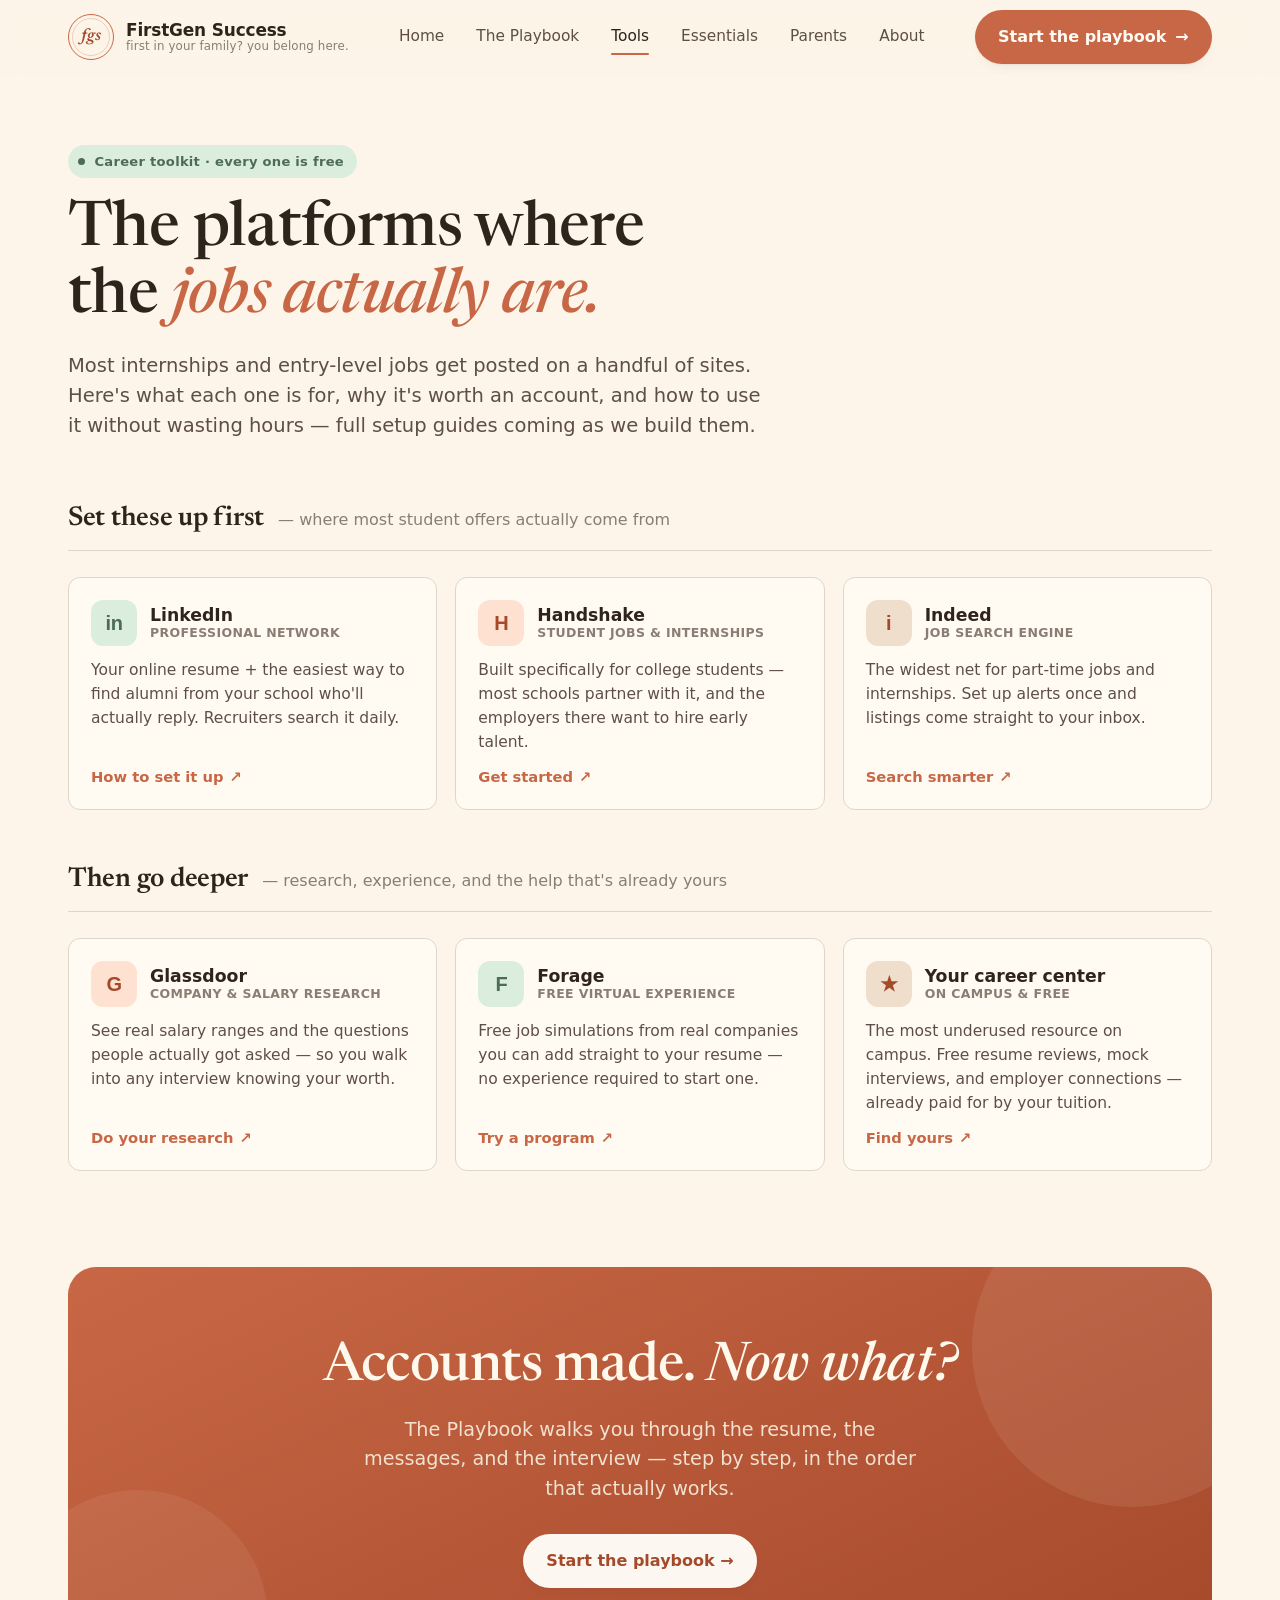
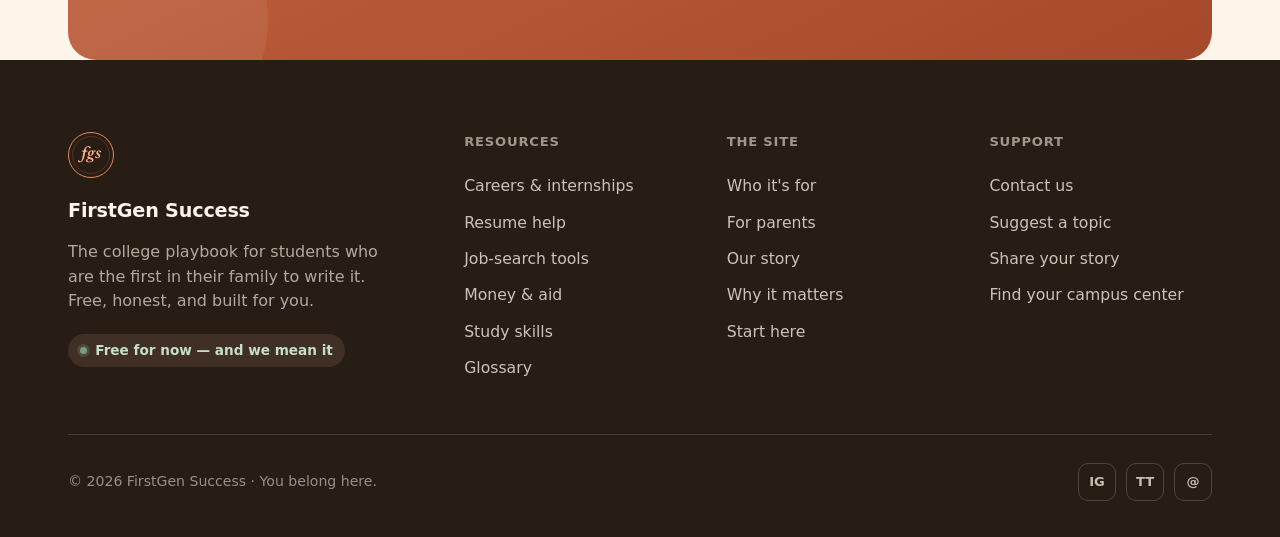
==== tools.html @ 35db5777 "Launch: restructure to root, rename to index.html, add SEO meta tags, add Kainoa founder bio, fix al" ====
<!DOCTYPE html>
<html lang="en">
<head>
<meta charset="UTF-8" />
<meta name="viewport" content="width=device-width, initial-scale=1.0" />
<title>Tools — FirstGen Success | Job Search Platforms for Students</title>
<meta name="description" content="LinkedIn, Handshake, Indeed, Glassdoor, Forage — the platforms where student jobs and internships actually are. Free setup guides for first-gen students." />
<meta property="og:title" content="Tools — FirstGen Success | Job Search Platforms for Students" />
<meta property="og:description" content="The platforms where student jobs and internships actually are. Free setup guides for first-gen students." />
<meta property="og:type" content="website" />
<meta property="og:url" content="https://kainoa-builds.github.io/firstgensuccess/tools.html" />
<link rel="preconnect" href="https://fonts.googleapis.com" />
<link rel="preconnect" href="https://fonts.gstatic.com" crossorigin />
<link href="https://fonts.googleapis.com/css2?family=Newsreader:ital,opsz,wght@0,6..72,400;0,6..72,500;0,6..72,600;1,6..72,400;1,6..72,500&family=Hanken+Grotesque:wght@400;500;600;700&display=swap" rel="stylesheet" />
<link rel="stylesheet" href="styles.css" />
</head>
<body>

<header id="header">
  <div class="wrap nav">
    <a class="brand" href="index.html" aria-label="FirstGen Success home">
      <div class="logo">fgs</div>
      <div class="brand-text">
        <span class="brand-name">FirstGen Success</span>
        <span class="brand-tag">first in your family? you belong here.</span>
      </div>
    </a>
    <nav class="nav-links" aria-label="Primary">
      <a href="index.html">Home</a>
      <a href="index.html#careers">The Playbook</a>
      <a href="tools.html" class="active">Tools</a>
      <a href="index.html#resources">Essentials</a>
      <a href="index.html#parents">Parents</a>
      <a href="index.html#about">About</a>
    </nav>
    <div class="nav-right">
      <a class="btn btn-primary" href="index.html#careers">Start the playbook <span class="arr">→</span></a>
      <button class="menu-btn" id="menuBtn" aria-label="Open menu" aria-expanded="false">
        <span></span><span></span><span></span>
      </button>
    </div>
  </div>
  <div class="mobile-panel" id="mobilePanel">
    <a href="index.html">Home</a>
    <a href="index.html#careers">The Playbook</a>
    <a href="tools.html" class="active">Tools</a>
    <a href="index.html#resources">Essentials</a>
    <a href="index.html#parents">Parents</a>
    <a href="index.html#about">About</a>
    <a class="btn btn-primary" href="index.html#careers">Start the playbook →</a>
  </div>
</header>

<main id="top">

  <!-- SUBPAGE HERO -->
  <section class="subhero">
    <div class="wrap">
      <span class="eyebrow"><span class="dot"></span> Career toolkit · every one is free</span>
      <h1>The platforms where the <em>jobs actually are.</em></h1>
      <p class="lede">Most internships and entry-level jobs get posted on a handful of sites. Here's what each one is for, why it's worth an account, and how to use it without wasting hours — full setup guides coming as we build them.</p>
    </div>
  </section>

  <!-- TOOLS -->
  <section class="tools-section">
    <div class="wrap">

      <div class="tools-group">
        <div class="group-head reveal">
          <h2>Set these up first</h2>
          <span class="hint">— where most student offers actually come from</span>
        </div>
        <div class="tools-grid reveal">
          <a class="tool-card" href="#">
            <div class="tool-top">
              <div class="tool-logo sage">in</div>
              <div class="tool-meta"><span class="nm">LinkedIn</span><span class="cat">Professional network</span></div>
            </div>
            <p>Your online resume + the easiest way to find alumni from your school who'll actually reply. Recruiters search it daily.</p>
            <span class="tool-go">How to set it up <span class="ext">↗</span></span>
          </a>
          <a class="tool-card" href="#">
            <div class="tool-top">
              <div class="tool-logo terra">H</div>
              <div class="tool-meta"><span class="nm">Handshake</span><span class="cat">Student jobs &amp; internships</span></div>
            </div>
            <p>Built specifically for college students — most schools partner with it, and the employers there want to hire early talent.</p>
            <span class="tool-go">Get started <span class="ext">↗</span></span>
          </a>
          <a class="tool-card" href="#">
            <div class="tool-top">
              <div class="tool-logo">i</div>
              <div class="tool-meta"><span class="nm">Indeed</span><span class="cat">Job search engine</span></div>
            </div>
            <p>The widest net for part-time jobs and internships. Set up alerts once and listings come straight to your inbox.</p>
            <span class="tool-go">Search smarter <span class="ext">↗</span></span>
          </a>
        </div>
      </div>

      <div class="tools-group">
        <div class="group-head reveal">
          <h2>Then go deeper</h2>
          <span class="hint">— research, experience, and the help that's already yours</span>
        </div>
        <div class="tools-grid reveal">
          <a class="tool-card" href="#">
            <div class="tool-top">
              <div class="tool-logo terra">G</div>
              <div class="tool-meta"><span class="nm">Glassdoor</span><span class="cat">Company &amp; salary research</span></div>
            </div>
            <p>See real salary ranges and the questions people actually got asked — so you walk into any interview knowing your worth.</p>
            <span class="tool-go">Do your research <span class="ext">↗</span></span>
          </a>
          <a class="tool-card" href="#">
            <div class="tool-top">
              <div class="tool-logo sage">F</div>
              <div class="tool-meta"><span class="nm">Forage</span><span class="cat">Free virtual experience</span></div>
            </div>
            <p>Free job simulations from real companies you can add straight to your resume — no experience required to start one.</p>
            <span class="tool-go">Try a program <span class="ext">↗</span></span>
          </a>
          <a class="tool-card" href="#">
            <div class="tool-top">
              <div class="tool-logo">★</div>
              <div class="tool-meta"><span class="nm">Your career center</span><span class="cat">On campus &amp; free</span></div>
            </div>
            <p>The most underused resource on campus. Free resume reviews, mock interviews, and employer connections — already paid for by your tuition.</p>
            <span class="tool-go">Find yours <span class="ext">↗</span></span>
          </a>
        </div>
      </div>

    </div>
  </section>

  <!-- BAND -->
  <section class="band">
    <div class="wrap">
      <div class="band-inner reveal">
        <div class="bk">
          <h2>Accounts made. <em>Now what?</em></h2>
          <p>The Playbook walks you through the resume, the messages, and the interview — step by step, in the order that actually works.</p>
          <a class="btn btn-primary" href="index.html#careers">Start the playbook →</a>
        </div>
      </div>
    </div>
  </section>

</main>

<!-- FOOTER -->
<footer>
  <div class="wrap">
    <div class="foot-grid">
      <div class="foot-brand">
        <div class="logo">fgs</div>
        <div class="brand-name" style="font-weight:700;">FirstGen Success</div>
        <p class="foot-blurb">The college playbook for students who are the first in their family to write it. Free, honest, and built for you.</p>
        <span class="foot-free"><span class="dot"></span> Free for now — and we mean it</span>
      </div>
      <div class="foot-col">
        <h5>Resources</h5>
        <a href="index.html#careers">Careers &amp; internships</a>
        <a href="index.html#careers">Resume help</a>
        <a href="tools.html">Job-search tools</a>
        <a href="index.html#resources">Money &amp; aid</a>
        <a href="index.html#resources">Study skills</a>
        <a href="index.html#resources">Glossary</a>
      </div>
      <div class="foot-col">
        <h5>The site</h5>
        <a href="index.html#who">Who it's for</a>
        <a href="index.html#parents">For parents</a>
        <a href="index.html#about">Our story</a>
        <a href="index.html#gap">Why it matters</a>
        <a href="index.html#careers">Start here</a>
      </div>
      <div class="foot-col">
        <h5>Support</h5>
        <a href="#">Contact us</a>
        <a href="#">Suggest a topic</a>
        <a href="#">Share your story</a>
        <a href="#">Find your campus center</a>
      </div>
    </div>
    <div class="foot-bottom">
      <span>© 2026 FirstGen Success · You belong here.</span>
      <div class="foot-social">
        <a href="#" aria-label="Instagram">IG</a>
        <a href="#" aria-label="TikTok">TT</a>
        <a href="#" aria-label="Email">@</a>
      </div>
    </div>
  </div>
</footer>

<script>
  const header = document.getElementById('header');
  const onScroll = () => header.classList.toggle('scrolled', window.scrollY > 8);
  window.addEventListener('scroll', onScroll, { passive:true });
  onScroll();

  const menuBtn = document.getElementById('menuBtn');
  const panel = document.getElementById('mobilePanel');
  menuBtn.addEventListener('click', () => {
    const open = panel.classList.toggle('open');
    menuBtn.setAttribute('aria-expanded', open);
    document.body.style.overflow = open ? 'hidden' : '';
  });
  panel.querySelectorAll('a').forEach(a => a.addEventListener('click', () => {
    panel.classList.remove('open');
    menuBtn.setAttribute('aria-expanded', 'false');
    document.body.style.overflow = '';
  }));

  const io = new IntersectionObserver((entries) => {
    entries.forEach(e => { if (e.isIntersecting){ e.target.classList.add('in'); io.unobserve(e.target); } });
  }, { threshold:0.12 });
  document.querySelectorAll('.reveal').forEach(el => io.observe(el));
</script>
</body>
</html>
---- styles.css ----
:root{
    /* warm earthy palette */
    --paper:        oklch(0.972 0.018 78);
    --paper-2:      oklch(0.955 0.022 72);
    --card:         oklch(0.988 0.012 82);
    --ink:          oklch(0.27 0.022 55);
    --ink-soft:     oklch(0.44 0.025 55);
    --ink-faint:    oklch(0.60 0.022 60);
    --line:         oklch(0.88 0.018 70);

    --terra:        oklch(0.62 0.132 40);
    --terra-deep:   oklch(0.52 0.13 38);
    --terra-tint:   oklch(0.93 0.04 50);
    --sage:         oklch(0.66 0.052 150);
    --sage-deep:    oklch(0.50 0.05 152);
    --sage-tint:    oklch(0.93 0.028 150);
    --clay-tint:    oklch(0.91 0.03 65);

    --radius:       18px;
    --radius-sm:    12px;
    --maxw:         1200px;
    --shadow:       0 1px 2px oklch(0.4 0.03 55 / .05), 0 12px 30px -14px oklch(0.4 0.06 50 / .22);
    --shadow-sm:    0 1px 2px oklch(0.4 0.03 55 / .06), 0 6px 16px -10px oklch(0.4 0.06 50 / .2);
  }

  *{ box-sizing:border-box; margin:0; padding:0; }
  html{ scroll-behavior:smooth; -webkit-text-size-adjust:100%; }
  body{
    font-family:"Hanken Grotesque", system-ui, sans-serif;
    background:var(--paper);
    color:var(--ink);
    line-height:1.55;
    -webkit-font-smoothing:antialiased;
    text-rendering:optimizeLegibility;
    overflow-x:hidden;
  }
  ::selection{ background:var(--terra-tint); color:var(--terra-deep); }
  h1,h2,h3{ font-family:"Newsreader", Georgia, serif; font-weight:500; line-height:1.06; letter-spacing:-0.01em; }
  a{ color:inherit; text-decoration:none; }
  .wrap{ max-width:var(--maxw); margin:0 auto; padding:0 28px; }
  .serif-it{ font-style:italic; }

  /* ---------- buttons ---------- */
  .btn{
    display:inline-flex; align-items:center; gap:.55em;
    font-family:inherit; font-weight:600; font-size:1rem;
    padding:.85em 1.4em; border-radius:999px; border:1px solid transparent;
    cursor:pointer; transition:transform .18s ease, box-shadow .2s ease, background .2s ease, color .2s ease;
    white-space:nowrap;
  }
  .btn-primary{ background:var(--terra); color:oklch(0.99 0.01 80); box-shadow:var(--shadow-sm); }
  .btn-primary:hover{ background:var(--terra-deep); transform:translateY(-2px); box-shadow:var(--shadow); }
  .btn-ghost{ background:transparent; color:var(--ink); border-color:var(--line); }
  .btn-ghost:hover{ background:var(--card); border-color:var(--ink-faint); transform:translateY(-2px); }
  .btn .arr{ transition:transform .2s ease; }
  .btn:hover .arr{ transform:translateX(3px); }

  /* ---------- nav ---------- */
  header{
    position:sticky; top:0; z-index:50;
    background:oklch(0.972 0.018 78 / .82);
    backdrop-filter:saturate(140%) blur(12px);
    border-bottom:1px solid transparent;
    transition:border-color .25s ease, background .25s ease;
  }
  header.scrolled{ border-bottom-color:var(--line); background:oklch(0.972 0.018 78 / .94); }
  .nav{ display:flex; align-items:center; justify-content:space-between; height:74px; }
  .brand{ display:flex; align-items:center; gap:12px; }
  .logo{
    width:46px; height:46px; border-radius:50%; flex:none;
    background:transparent; border:1.5px solid var(--terra);
    color:var(--terra-deep); display:grid; place-items:center;
    font-family:"Newsreader", serif; font-style:italic; font-weight:600; font-size:1.04rem; letter-spacing:.01em;
    position:relative;
  }
  .logo::after{
    content:""; position:absolute; inset:3px; border-radius:50%;
    border:1px solid oklch(0.62 0.132 40 / .28);
  }
  .brand-text{ display:flex; flex-direction:column; line-height:1.05; }
  .brand-name{ font-weight:700; font-size:1.06rem; letter-spacing:-0.01em; }
  .brand-tag{ font-size:.74rem; color:var(--ink-faint); font-weight:500; letter-spacing:.01em; }
  .nav-links{ display:flex; align-items:center; gap:32px; }
  .nav-links a{ font-weight:500; font-size:.96rem; color:var(--ink-soft); position:relative; padding:4px 0; white-space:nowrap; }
  .nav-links a::after{
    content:""; position:absolute; left:0; right:100%; bottom:-2px; height:2px;
    background:var(--terra); border-radius:2px; transition:right .25s ease;
  }
  .nav-links a:hover{ color:var(--ink); }
  .nav-links a:hover::after{ right:0; }
  .nav-right{ display:flex; align-items:center; gap:18px; }
  .menu-btn{ display:none; background:none; border:1px solid var(--line); border-radius:10px; width:44px; height:44px; cursor:pointer; padding:0; }
  .menu-btn span{ display:block; width:18px; height:2px; background:var(--ink); margin:3px auto; border-radius:2px; transition:.25s; }

  /* ---------- hero ---------- */
  .hero{ position:relative; padding:70px 0 84px; }
  .hero-grid{ display:grid; grid-template-columns:1.05fr .95fr; gap:56px; align-items:center; }
  .eyebrow{
    display:inline-flex; align-items:center; gap:9px;
    background:var(--sage-tint); color:var(--sage-deep);
    font-weight:600; font-size:.82rem; letter-spacing:.02em;
    padding:.5em 1em .5em .8em; border-radius:999px; margin-bottom:24px;
  }
  .eyebrow .dot{ width:7px; height:7px; border-radius:50%; background:var(--sage-deep); }
  .hero h1{ font-size:clamp(2.9rem, 5.6vw, 4.6rem); margin-bottom:22px; }
  .hero h1 em{ font-style:italic; color:var(--terra); }
  .hero .lede{ font-size:1.22rem; color:var(--ink-soft); max-width:34ch; margin-bottom:32px; }
  .hero-cta{ display:flex; align-items:center; gap:14px; flex-wrap:wrap; }
  .trust{ display:flex; align-items:center; gap:18px; margin-top:24px; color:var(--ink-faint); font-size:.9rem; font-weight:500; }
  .trust .pill{ display:inline-flex; align-items:center; gap:7px; }
  .trust .check{ width:18px; height:18px; border-radius:50%; background:var(--sage-tint); color:var(--sage-deep); display:grid; place-items:center; font-size:.7rem; font-weight:800; }

  /* hero visual */
  .hero-visual{ position:relative; }
  .ph{
    position:relative; border-radius:var(--radius); overflow:hidden;
    background:
      repeating-linear-gradient(45deg, oklch(0.9 0.03 60) 0 11px, oklch(0.93 0.025 65) 11px 22px);
    border:1px solid var(--line);
    display:grid; place-items:center;
  }
  .ph .ph-label{
    font-family:"Hanken Grotesque", monospace; font-size:.78rem; font-weight:600; letter-spacing:.04em;
    color:var(--ink-soft); background:var(--paper); padding:.5em .85em; border-radius:8px; border:1px solid var(--line);
    text-transform:lowercase;
  }
  .hero-photo{ aspect-ratio:4/5; box-shadow:var(--shadow); }
  .float-card{
    position:absolute; background:var(--card); border:1px solid var(--line);
    border-radius:14px; padding:14px 16px; box-shadow:var(--shadow); display:flex; align-items:center; gap:12px;
  }
  .float-card .ic{ width:38px; height:38px; border-radius:10px; flex:none; display:grid; place-items:center; }
  .float-card .ft{ font-size:.82rem; font-weight:500; color:var(--ink-soft); line-height:1.25; }
  .float-card .ft b{ display:block; color:var(--ink); font-weight:700; font-size:.92rem; }
  .fc-1{ bottom:30px; left:-30px; }
  .fc-2{ top:34px; right:-26px; }

  /* hero purpose panel (replaces the photo) */
  .purpose{
    position:relative; border-radius:var(--radius); overflow:hidden;
    background:linear-gradient(158deg, var(--terra-tint) 0%, var(--clay-tint) 100%);
    border:1px solid var(--line); box-shadow:var(--shadow);
    padding:48px 44px; min-height:430px;
    display:flex; flex-direction:column; justify-content:center; gap:16px;
  }
  .purpose::before{
    content:""; position:absolute; right:-70px; bottom:-90px; width:280px; height:280px; border-radius:50%;
    background:oklch(0.62 0.132 40 / .10);
  }
  .purpose::after{
    content:"\201D"; position:absolute; top:8px; right:26px;
    font-family:"Newsreader",serif; font-style:italic; font-size:9rem; line-height:1;
    color:oklch(0.52 0.13 38 / .14);
  }
  .purpose-kicker{
    position:relative; z-index:1; font-size:.78rem; font-weight:700;
    letter-spacing:.09em; text-transform:uppercase; color:var(--terra-deep);
  }
  .purpose-statement{
    position:relative; z-index:1; font-family:"Newsreader",serif; font-weight:500;
    font-size:clamp(1.7rem, 2.7vw, 2.3rem); line-height:1.14; letter-spacing:-0.01em; color:var(--ink);
  }
  .purpose-statement em{ font-style:italic; color:var(--terra-deep); }
  .purpose-sub{ position:relative; z-index:1; color:var(--ink-soft); font-size:1.06rem; max-width:38ch; }
  .purpose-foot{
    position:relative; z-index:1; margin-top:8px; display:flex; align-items:center; gap:10px;
    font-size:.92rem; font-weight:600; color:var(--terra-deep);
  }
  .purpose-foot .ln{ width:26px; height:1.5px; background:var(--terra); border-radius:2px; }

  /* ---------- logo strip (marquee) ---------- */
  .strip{ border-top:1px solid var(--line); border-bottom:1px solid var(--line); background:var(--paper-2); overflow:hidden; }
  .strip-row{ display:flex; align-items:center; gap:28px; padding:20px 0; }
  .strip-label{
    flex:none; font-size:.82rem; font-weight:700; color:var(--ink-faint);
    letter-spacing:.05em; text-transform:uppercase; white-space:nowrap;
    padding-left:max(28px, calc((100% - var(--maxw)) / 2 + 28px));
  }
  .marquee{
    flex:1; min-width:0; overflow:hidden; position:relative;
    -webkit-mask:linear-gradient(to right, transparent 0, #000 36px, #000 calc(100% - 70px), transparent 100%);
            mask:linear-gradient(to right, transparent 0, #000 36px, #000 calc(100% - 70px), transparent 100%);
  }
  .marquee-track{ display:flex; align-items:center; width:max-content; animation:marquee 36s linear infinite; }
  .marquee:hover .marquee-track{ animation-play-state:paused; }
  .mq-item{ font-weight:600; font-size:1.04rem; color:var(--ink-soft); white-space:nowrap; padding:0 24px; }
  .mq-dot{ width:5px; height:5px; border-radius:50%; background:var(--terra); opacity:.5; flex:none; }
  @keyframes marquee{ from{ transform:translateX(0); } to{ transform:translateX(-50%); } }
  @media (prefers-reduced-motion: reduce){ .marquee-track{ animation:none; } }

  /* ---------- section base ---------- */
  section{ padding:96px 0; }
  .sec-head{ max-width:680px; }
  .sec-tag{ font-weight:700; font-size:.82rem; letter-spacing:.08em; text-transform:uppercase; color:var(--terra); margin-bottom:14px; }
  .sec-head h2{ font-size:clamp(2.1rem, 3.8vw, 3rem); margin-bottom:18px; }
  .sec-head p{ font-size:1.14rem; color:var(--ink-soft); }

  /* ---------- what is first-gen ---------- */
  .who{ background:var(--paper-2); border-top:1px solid var(--line); border-bottom:1px solid var(--line); }
  .define{
    display:grid; grid-template-columns:1.1fr 1fr; gap:48px; align-items:center; margin-bottom:64px;
  }
  .define-card{
    background:var(--card); border:1px solid var(--line); border-radius:var(--radius);
    padding:38px 40px; box-shadow:var(--shadow-sm); position:relative;
  }
  .define-card .qmark{
    font-family:"Newsreader",serif; font-style:italic; font-size:3.4rem; color:var(--terra); line-height:.7; margin-bottom:10px; display:block;
  }
  .define-card p{ font-size:1.32rem; line-height:1.4; }
  .define-card p b{ color:var(--terra-deep); font-weight:600; }
  .define-note{ margin-top:18px; font-size:.98rem; color:var(--ink-faint); }
  .define-side h3{ font-size:1.9rem; margin-bottom:16px; }
  .define-side p{ color:var(--ink-soft); font-size:1.08rem; margin-bottom:14px; }

  .for-grid{ display:grid; grid-template-columns:repeat(3,1fr); gap:22px; }
  .for-card{
    background:var(--card); border:1px solid var(--line); border-radius:var(--radius); padding:28px;
    transition:transform .2s ease, box-shadow .2s ease;
  }
  .for-card:hover{ transform:translateY(-4px); box-shadow:var(--shadow); }
  .for-num{ font-family:"Newsreader",serif; font-style:italic; font-size:1.05rem; color:var(--terra); margin-bottom:14px; }
  .for-card h4{ font-family:"Newsreader",serif; font-weight:600; font-size:1.4rem; margin-bottom:8px; }
  .for-card p{ color:var(--ink-soft); font-size:1rem; }

  /* ---------- resources ---------- */
  .res-top{ display:flex; align-items:flex-end; justify-content:space-between; gap:24px; flex-wrap:wrap; margin-bottom:46px; }
  .res-grid{ display:grid; grid-template-columns:repeat(3,1fr); gap:22px; }
  .res-card{
    background:var(--card); border:1px solid var(--line); border-radius:var(--radius);
    padding:30px 28px 26px; display:flex; flex-direction:column; gap:14px;
    transition:transform .2s ease, box-shadow .2s ease, border-color .2s ease;
    cursor:pointer; position:relative; overflow:hidden;
  }
  .res-card::before{
    content:""; position:absolute; inset:0 0 auto 0; height:3px; background:var(--accent, var(--terra));
    transform:scaleX(0); transform-origin:left; transition:transform .3s ease;
  }
  .res-card:hover{ transform:translateY(-5px); box-shadow:var(--shadow); border-color:transparent; }
  .res-card:hover::before{ transform:scaleX(1); }
  .res-ic{ width:50px; height:50px; border-radius:14px; display:grid; place-items:center; }
  .res-card h3{ font-family:"Newsreader",serif; font-weight:600; font-size:1.42rem; }
  .res-card p{ color:var(--ink-soft); font-size:1rem; flex:1; }
  .res-link{ font-weight:600; font-size:.96rem; color:var(--accent, var(--terra)); display:inline-flex; align-items:center; gap:7px; }
  .res-link .arr{ transition:transform .2s ease; }
  .res-card:hover .res-link .arr{ transform:translateX(4px); }

  /* simple geometric icons (CSS shapes only) */
  .g{ width:22px; height:22px; }
  .g-ring{ border-radius:50%; border:3px solid currentColor; }
  .g-dot{ border-radius:50%; background:currentColor; }
  .g-sq{ border-radius:5px; border:3px solid currentColor; }
  .g-diam{ border-radius:4px; background:currentColor; transform:rotate(45deg); width:18px; height:18px; }
  .g-bars{ width:22px; height:22px; position:relative; }
  .g-bars::before,.g-bars::after{ content:""; position:absolute; bottom:0; width:6px; border-radius:3px; background:currentColor; }
  .g-bars::before{ left:2px; height:13px; } .g-bars::after{ left:13px; height:22px; }
  .g-arc{ width:22px; height:11px; border:3px solid currentColor; border-bottom:none; border-radius:22px 22px 0 0; }

  /* ---------- career success ---------- */
  .careers{ background:var(--paper-2); border-top:1px solid var(--line); border-bottom:1px solid var(--line); }
  .careers-head{ display:grid; grid-template-columns:1.15fr .85fr; gap:40px; align-items:end; margin-bottom:48px; }
  .careers-head .lead-note{
    background:var(--card); border:1px solid var(--line); border-radius:var(--radius);
    padding:22px 24px; box-shadow:var(--shadow-sm); align-self:stretch; display:flex; flex-direction:column; justify-content:center;
  }
  .careers-head .lead-note p{ font-size:1.04rem; color:var(--ink-soft); }
  .careers-head .lead-note p b{ color:var(--terra-deep); font-weight:600; }

  .career-grid{ display:grid; grid-template-columns:repeat(2,1fr); gap:22px; margin-bottom:64px; }
  .career-card{
    background:var(--card); border:1px solid var(--line); border-radius:var(--radius);
    padding:32px 30px; display:flex; gap:22px; align-items:flex-start;
    transition:transform .2s ease, box-shadow .2s ease;
  }
  .career-card:hover{ transform:translateY(-4px); box-shadow:var(--shadow); }
  .career-step{
    flex:none; width:54px; height:54px; border-radius:15px; display:grid; place-items:center;
    font-family:"Newsreader",serif; font-style:italic; font-size:1.5rem;
    background:var(--terra-tint); color:var(--terra-deep);
  }
  .career-card:nth-child(2n) .career-step{ background:var(--sage-tint); color:var(--sage-deep); }
  .career-body h3{ font-family:"Newsreader",serif; font-weight:600; font-size:1.5rem; margin-bottom:7px; }
  .career-body p{ color:var(--ink-soft); font-size:1.02rem; margin-bottom:12px; }
  .career-tags{ display:flex; flex-wrap:wrap; gap:8px; }
  .career-tags span{
    font-size:.8rem; font-weight:600; color:var(--ink-soft);
    background:var(--paper-2); border:1px solid var(--line); border-radius:999px; padding:.35em .8em;
  }

  /* tools / platforms */
  .tools-head{ display:flex; align-items:baseline; gap:14px; flex-wrap:wrap; margin-bottom:8px; }
  .tools-head h3{ font-family:"Newsreader",serif; font-weight:600; font-size:1.7rem; }
  .tools-head .hint{ color:var(--ink-faint); font-size:1rem; }
  .tools-sub{ color:var(--ink-soft); font-size:1.06rem; margin-bottom:30px; max-width:60ch; }
  .tools-grid{ display:grid; grid-template-columns:repeat(3,1fr); gap:18px; }
  .tool-card{
    background:var(--card); border:1px solid var(--line); border-radius:var(--radius-sm);
    padding:22px 22px 20px; display:flex; flex-direction:column; gap:12px; position:relative;
    transition:transform .2s ease, box-shadow .2s ease, border-color .2s ease;
  }
  .tool-card:hover{ transform:translateY(-4px); box-shadow:var(--shadow); border-color:var(--ink-faint); }
  .tool-top{ display:flex; align-items:center; gap:13px; }
  .tool-logo{
    width:46px; height:46px; border-radius:12px; flex:none; display:grid; place-items:center;
    font-family:"Hanken Grotesque", sans-serif; font-weight:800; font-size:1.25rem; letter-spacing:-0.02em;
    background:var(--clay-tint); color:var(--terra-deep);
  }
  .tool-logo.sage{ background:var(--sage-tint); color:var(--sage-deep); }
  .tool-logo.terra{ background:var(--terra-tint); color:var(--terra-deep); }
  .tool-meta{ display:flex; flex-direction:column; line-height:1.2; }
  .tool-meta .nm{ font-weight:700; font-size:1.08rem; color:var(--ink); }
  .tool-meta .cat{ font-size:.78rem; font-weight:600; letter-spacing:.03em; text-transform:uppercase; color:var(--ink-faint); }
  .tool-card p{ color:var(--ink-soft); font-size:.97rem; flex:1; }
  .tool-go{ font-weight:600; font-size:.92rem; color:var(--terra); display:inline-flex; align-items:center; gap:6px; }
  .tool-go .ext{ transition:transform .2s ease; }
  .tool-card:hover .tool-go .ext{ transform:translate(2px,-2px); }

  /* ---------- about the founder ---------- */
  .founder-grid{ display:grid; grid-template-columns:.82fr 1.18fr; gap:54px; align-items:center; }
  .founder-photo{ aspect-ratio:4/5; box-shadow:var(--shadow); }
  .founder-kicker{ font-weight:700; font-size:.82rem; letter-spacing:.08em; text-transform:uppercase; color:var(--terra); margin-bottom:14px; }
  .founder-body h2{ font-size:clamp(2rem, 3.6vw, 2.8rem); margin-bottom:22px; }
  .founder-body p{ font-size:1.14rem; color:var(--ink-soft); margin-bottom:16px; }
  .founder-body p.first{ color:var(--ink); }
  .founder-body p em{ font-style:italic; color:var(--terra-deep); font-family:"Newsreader",serif; }
  .founder-sig{
    margin-top:26px; display:flex; align-items:center; gap:14px;
  }
  .founder-sig .name{ font-family:"Newsreader",serif; font-style:italic; font-size:1.4rem; color:var(--ink); }
  .founder-sig .role{ font-size:.92rem; color:var(--ink-faint); font-weight:500; }
  .founder-sig .div{ width:1px; height:34px; background:var(--line); }

  /* ---------- reassurance band ---------- */
  .band{ padding:0; }
  .band-inner{
    background:linear-gradient(155deg, var(--terra) 0%, var(--terra-deep) 100%);
    color:oklch(0.97 0.02 80); border-radius:28px; padding:72px 64px;
    position:relative; overflow:hidden; text-align:center;
  }
  .band-inner::after{
    content:""; position:absolute; right:-80px; top:-80px; width:320px; height:320px; border-radius:50%;
    background:oklch(0.99 0.02 80 / .08);
  }
  .band-inner::before{
    content:""; position:absolute; left:-60px; bottom:-90px; width:260px; height:260px; border-radius:50%;
    background:oklch(0.99 0.02 80 / .07);
  }
  .band-inner .bk{ position:relative; z-index:1; }
  .band h2{ font-size:clamp(2.2rem, 4.4vw, 3.4rem); margin-bottom:18px; color:oklch(0.98 0.015 82); }
  .band h2 em{ font-style:italic; }
  .band p{ font-size:1.2rem; max-width:46ch; margin:0 auto 30px; color:oklch(0.95 0.025 80 / .92); }
  .band .btn-primary{ background:oklch(0.98 0.01 82); color:var(--terra-deep); }
  .band .btn-primary:hover{ background:white; }

  /* ---------- footer ---------- */
  footer{ background:oklch(0.24 0.022 55); color:oklch(0.86 0.018 75); padding:72px 0 36px; }
  .foot-grid{ display:grid; grid-template-columns:1.6fr 1fr 1fr 1fr; gap:40px; padding-bottom:48px; border-bottom:1px solid oklch(0.36 0.02 55); }
  .foot-brand .logo{ margin-bottom:18px; border-color:oklch(0.72 0.12 44); color:oklch(0.82 0.11 48); }
  .foot-brand .brand-name{ color:oklch(0.97 0.015 78); font-size:1.2rem; }
  .foot-blurb{ color:oklch(0.74 0.02 70); font-size:1rem; max-width:32ch; margin-top:14px; }
  .foot-free{
    display:inline-flex; align-items:center; gap:8px; margin-top:20px;
    background:oklch(0.32 0.03 55); color:oklch(0.88 0.04 150); border-radius:999px;
    padding:.45em .9em; font-size:.85rem; font-weight:600;
  }
  .foot-free .dot{ width:7px; height:7px; border-radius:50%; background:var(--sage); box-shadow:0 0 0 3px oklch(0.66 0.05 150 / .25); }
  .foot-col h5{ font-family:inherit; font-size:.82rem; font-weight:700; letter-spacing:.06em; text-transform:uppercase; color:oklch(0.68 0.02 70); margin-bottom:16px; }
  .foot-col a{ display:block; color:oklch(0.82 0.018 72); font-size:.98rem; padding:6px 0; transition:color .18s ease, padding .18s ease; }
  .foot-col a:hover{ color:oklch(0.97 0.02 80); padding-left:4px; }
  .foot-bottom{ display:flex; align-items:center; justify-content:space-between; gap:20px; padding-top:28px; flex-wrap:wrap; color:oklch(0.66 0.02 70); font-size:.88rem; }
  .foot-social{ display:flex; gap:10px; }
  .foot-social a{ width:38px; height:38px; border-radius:10px; border:1px solid oklch(0.4 0.02 55); display:grid; place-items:center; color:oklch(0.8 0.02 72); font-weight:700; font-size:.82rem; transition:.2s; }
  .foot-social a:hover{ background:oklch(0.34 0.03 55); color:white; border-color:transparent; }

  /* ---------- mobile menu panel ---------- */
  .mobile-panel{ display:none; }

  /* ---------- responsive ---------- */
  @media (max-width:980px){
    .hero-grid{ grid-template-columns:1fr; gap:44px; }
    .hero .lede{ max-width:46ch; }
    /* hero goes single-column: drop floating cards into clean stacked chips */
    .hero-visual{ max-width:440px; display:flex; flex-direction:column; gap:14px; }
    .float-card{ position:static; width:100%; }
    .fc-1, .fc-2{ inset:auto; }
    .float-card .ft{ white-space:normal; }
    .purpose{ min-height:0; padding:42px 36px; }
    .define{ grid-template-columns:1fr; gap:32px; }
    .res-grid{ grid-template-columns:repeat(2,1fr); }
    .career-grid{ grid-template-columns:1fr; }
    .careers-head{ grid-template-columns:1fr; gap:26px; align-items:start; }
    .tools-grid{ grid-template-columns:repeat(2,1fr); }
    .foot-grid{ grid-template-columns:1fr 1fr; gap:32px; }
    .foot-brand{ grid-column:1 / -1; }
  }
  /* tablet: tidy the header before links crowd the button */
  @media (max-width:1040px){
    .nav-links{ gap:22px; }
    .brand-tag{ display:none; }
  }
  @media (max-width:1024px){
    .nav-links, .nav-right .btn{ display:none; }
    .menu-btn{ display:block; }
    .mobile-panel.open{
      display:block; position:fixed; inset:74px 0 0; z-index:40;
      background:var(--paper); padding:26px 28px; animation:fade .2s ease;
    }
    .mobile-panel a{ display:block; font-size:1.4rem; font-family:"Newsreader",serif; padding:16px 0; border-bottom:1px solid var(--line); color:var(--ink); }
    .mobile-panel .btn{ display:inline-flex; margin-top:24px; width:100%; justify-content:center; }
    @keyframes fade{ from{ opacity:0; transform:translateY(-8px);} to{opacity:1; transform:none;} }
  }
  @media (max-width:720px){
    .for-grid{ grid-template-columns:1fr; }
    .res-grid{ grid-template-columns:1fr; }
    .tools-grid{ grid-template-columns:1fr; }
    .career-card{ padding:26px 24px; gap:18px; }
    .founder-grid{ grid-template-columns:1fr; gap:30px; }
    .founder-photo{ max-width:340px; }
    .purpose{ min-height:0; padding:36px 30px; }
    section{ padding:72px 0; }
    .hero{ padding:36px 0 56px; }
    .band-inner{ padding:52px 28px; }
    .foot-grid{ grid-template-columns:1fr 1fr; }
    .hero-visual{ max-width:none; }
  }
  @media (max-width:480px){
    .wrap{ padding:0 20px; }
    .foot-grid{ grid-template-columns:1fr; }
    .trust{ flex-wrap:wrap; gap:10px 16px; }
    .nav{ height:66px; }
    .mobile-panel.open{ top:66px; }
    .brand-tag{ display:none; }
    .strip-row{ flex-direction:column; align-items:stretch; gap:10px; }
    .strip-label{ padding-left:20px; }
    .marquee{ width:100%; }
    .hero h1{ font-size:clamp(2.6rem, 11vw, 3.4rem); }
    .define-card{ padding:30px 26px; }
    .define-card p{ font-size:1.18rem; }
    .band-inner{ padding:44px 22px; }
    .foot-bottom{ flex-direction:column; align-items:flex-start; }
  }

  /* reveal on scroll */
  .reveal{ opacity:0; transform:translateY(22px); transition:opacity .7s ease, transform .7s ease; }
  .reveal.in{ opacity:1; transform:none; }

  /* ============ tabs (active state) ============ */
  .nav-links a.active{ color:var(--ink); }
  .nav-links a.active::after{ right:0; }
  .mobile-panel a.active{ color:var(--terra-deep); }

  /* ============ the gap (problem / need) ============ */
  .gap-head{ max-width:780px; margin-bottom:44px; }
  .gap-head h2{ font-size:clamp(2.1rem, 4.2vw, 3.1rem); }
  .gap-head h2 em{ font-style:italic; color:var(--terra); }
  .gap-list{ display:grid; grid-template-columns:1fr 1fr; gap:0 60px; }
  .gap-item{ display:flex; gap:20px; padding:28px 0; border-top:1px solid var(--line); align-items:flex-start; }
  .gap-no{ font-family:"Newsreader",serif; font-style:italic; font-size:1.55rem; color:var(--terra); flex:none; line-height:1; padding-top:3px; }
  .gap-item p{ font-size:1.12rem; color:var(--ink-soft); line-height:1.5; }
  .gap-item p b{ color:var(--ink); font-weight:600; }
  .gap-turn{
    margin-top:46px; font-family:"Newsreader",serif; font-weight:500;
    font-size:clamp(1.5rem, 2.6vw, 2.1rem); line-height:1.28; max-width:24ch; color:var(--ink);
  }
  .gap-turn strong{ color:var(--terra-deep); font-weight:600; }

  /* ============ tools teaser (home → Tools tab) ============ */
  .tools-teaser{
    display:grid; grid-template-columns:1.5fr auto; gap:36px; align-items:center;
    background:var(--card); border:1px solid var(--line); border-radius:var(--radius);
    padding:38px 42px; box-shadow:var(--shadow-sm);
    transition:transform .2s ease, box-shadow .2s ease;
  }
  .tools-teaser:hover{ transform:translateY(-3px); box-shadow:var(--shadow); }
  .tools-teaser h3{ font-family:"Newsreader",serif; font-weight:600; font-size:1.8rem; margin:10px 0 8px; }
  .tools-teaser .tt-copy{ color:var(--ink-soft); font-size:1.04rem; max-width:52ch; }
  .tt-side{ display:flex; flex-direction:column; gap:16px; align-items:flex-start; }
  .tt-logos{ display:flex; gap:8px; }
  .tt-chip{
    width:42px; height:42px; border-radius:11px; flex:none; display:grid; place-items:center;
    font-weight:800; font-size:1.05rem; letter-spacing:-0.02em;
    background:var(--clay-tint); color:var(--terra-deep);
  }
  .tt-chip.sage{ background:var(--sage-tint); color:var(--sage-deep); }
  .tt-chip.terra{ background:var(--terra-tint); color:var(--terra-deep); }

  /* ============ tools subpage ============ */
  .subhero{ padding:70px 0 12px; }
  .subhero .eyebrow{ margin-bottom:20px; }
  .subhero h1{ font-size:clamp(2.6rem, 5vw, 3.9rem); margin-bottom:20px; max-width:16ch; }
  .subhero h1 em{ font-style:italic; color:var(--terra); }
  .subhero .lede{ font-size:1.22rem; color:var(--ink-soft); max-width:56ch; }
  .tools-section{ padding:52px 0 96px; }
  .tools-group + .tools-group{ margin-top:56px; }
  .group-head{ display:flex; align-items:baseline; gap:14px; flex-wrap:wrap; margin-bottom:26px; padding-bottom:16px; border-bottom:1px solid var(--line); }
  .group-head h2{ font-family:"Newsreader",serif; font-weight:600; font-size:1.7rem; }
  .group-head .hint{ color:var(--ink-faint); font-size:1rem; }

  /* ============ for parents ============ */
  .parents{ background:var(--sage-tint); border-top:1px solid var(--line); border-bottom:1px solid var(--line); }
  .parents-grid{ display:grid; grid-template-columns:.92fr 1.08fr; gap:54px; align-items:center; }
  .parents-photo{ aspect-ratio:5/4; box-shadow:var(--shadow); }
  .parents-body .sec-tag{ color:var(--sage-deep); }
  .parents-body h2{ font-size:clamp(2rem, 3.8vw, 2.9rem); margin-bottom:18px; }
  .parents-body h2 em{ font-style:italic; color:var(--sage-deep); }
  .parents-body .p-lede{ font-size:1.16rem; color:var(--ink-soft); margin-bottom:26px; max-width:48ch; }
  .parents-points{ display:flex; flex-direction:column; gap:15px; margin-bottom:30px; }
  .parents-point{ display:flex; gap:13px; align-items:flex-start; }
  .parents-point .pp-ic{
    width:26px; height:26px; border-radius:50%; flex:none; margin-top:2px;
    background:var(--card); border:1px solid var(--line); color:var(--sage-deep);
    display:grid; place-items:center; font-weight:800; font-size:.72rem;
  }
  .parents-point p{ font-size:1.05rem; color:var(--ink); line-height:1.45; }
  .parents-point p b{ font-weight:600; }

  .btn-sage{ background:var(--sage-deep); color:oklch(0.99 0.012 150); box-shadow:var(--shadow-sm); }
  .btn-sage:hover{ background:oklch(0.44 0.05 152); transform:translateY(-2px); box-shadow:var(--shadow); }

  /* ============ responsive additions ============ */
  @media (max-width:760px){
    .gap-list{ grid-template-columns:1fr; gap:0; }
    .gap-turn{ max-width:none; }
    .tools-teaser{ grid-template-columns:1fr; gap:24px; padding:32px 26px; }
    .subhero{ padding:48px 0 8px; }
    .parents-grid{ grid-template-columns:1fr; gap:30px; }
    .parents-photo{ max-width:420px; order:2; }
  }
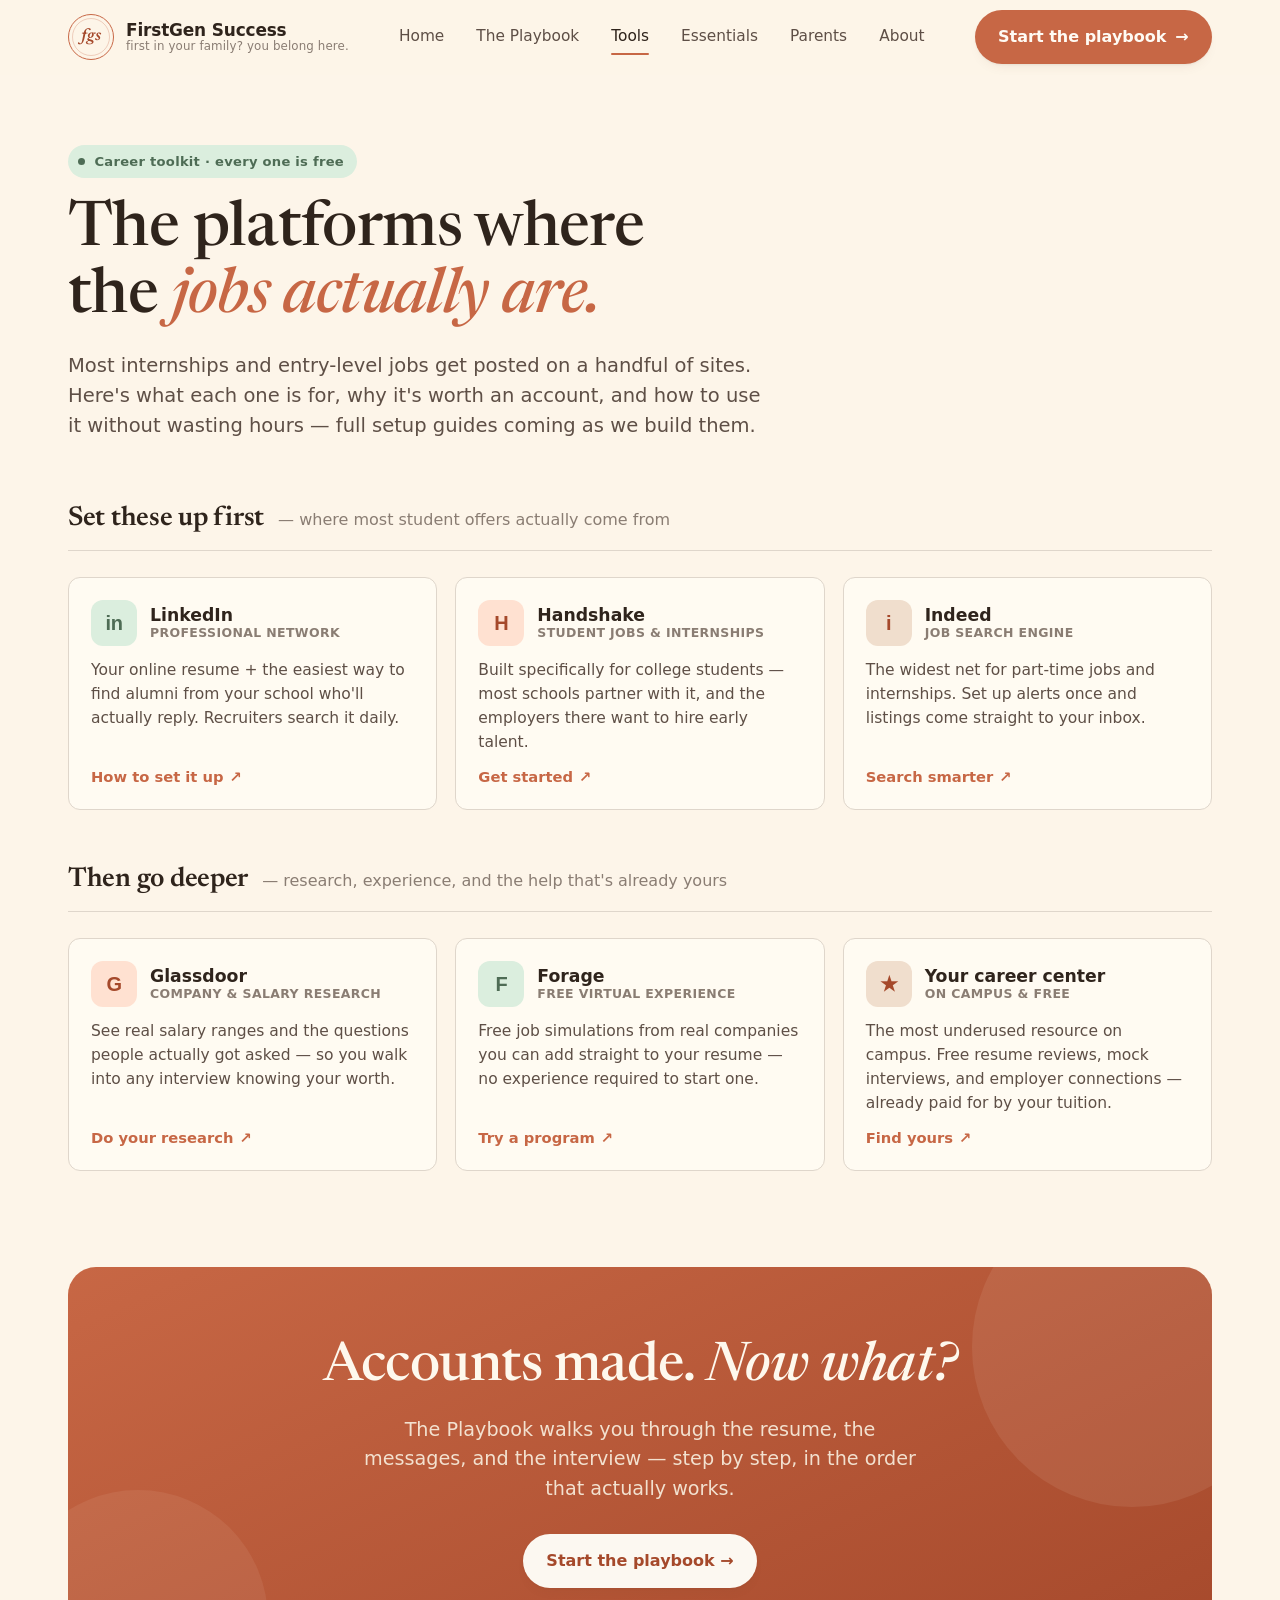
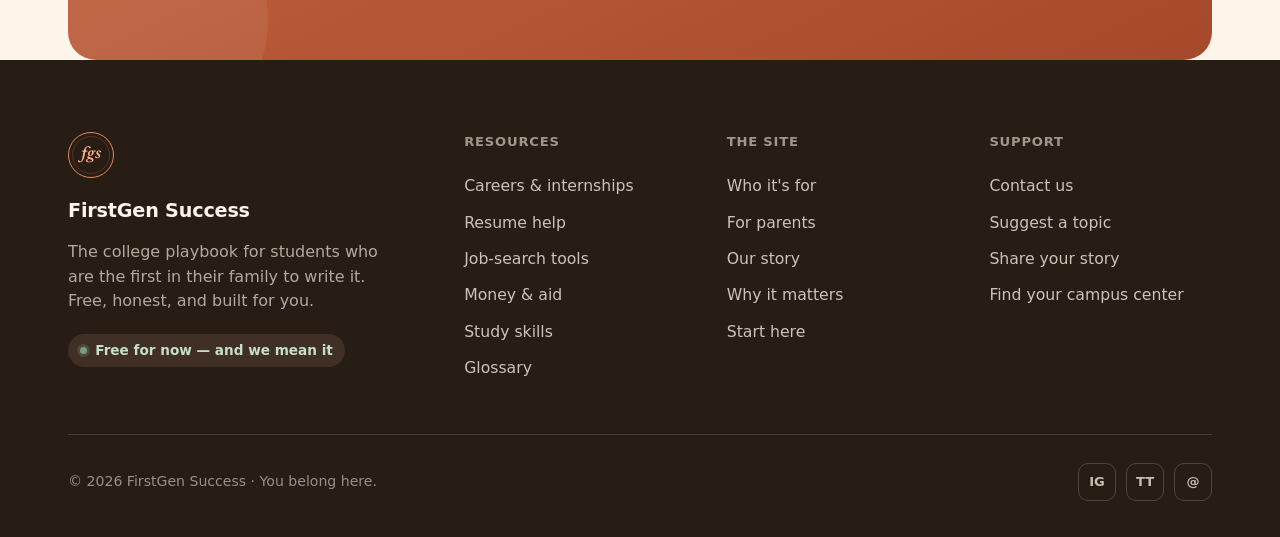
==== commit a4acb512: "Expand to full multi-page site: playbook, essentials, parents, about pages + cleaned landing page" ====
--- a/tools.html
+++ b/tools.html
@@ -27,14 +27,14 @@
     </a>
     <nav class="nav-links" aria-label="Primary">
       <a href="index.html">Home</a>
-      <a href="index.html#careers">The Playbook</a>
+      <a href="playbook.html">The Playbook</a>
       <a href="tools.html" class="active">Tools</a>
-      <a href="index.html#resources">Essentials</a>
-      <a href="index.html#parents">Parents</a>
-      <a href="index.html#about">About</a>
+      <a href="essentials.html">Essentials</a>
+      <a href="parents.html">Parents</a>
+      <a href="about.html">About</a>
     </nav>
     <div class="nav-right">
-      <a class="btn btn-primary" href="index.html#careers">Start the playbook <span class="arr">→</span></a>
+      <a class="btn btn-primary" href="playbook.html">Start the playbook <span class="arr">→</span></a>
       <button class="menu-btn" id="menuBtn" aria-label="Open menu" aria-expanded="false">
         <span></span><span></span><span></span>
       </button>
@@ -42,12 +42,12 @@
   </div>
   <div class="mobile-panel" id="mobilePanel">
     <a href="index.html">Home</a>
-    <a href="index.html#careers">The Playbook</a>
+    <a href="playbook.html">The Playbook</a>
     <a href="tools.html" class="active">Tools</a>
-    <a href="index.html#resources">Essentials</a>
-    <a href="index.html#parents">Parents</a>
-    <a href="index.html#about">About</a>
-    <a class="btn btn-primary" href="index.html#careers">Start the playbook →</a>
+    <a href="essentials.html">Essentials</a>
+    <a href="parents.html">Parents</a>
+    <a href="about.html">About</a>
+    <a class="btn btn-primary" href="playbook.html">Start the playbook →</a>
   </div>
 </header>
 
--- a/styles.css
+++ b/styles.css
@@ -58,12 +58,13 @@
   /* ---------- nav ---------- */
   header{
     position:sticky; top:0; z-index:50;
-    background:oklch(0.972 0.018 78 / .82);
+    background:oklch(0.972 0.018 78 / .96);
     backdrop-filter:saturate(140%) blur(12px);
+    -webkit-backdrop-filter:saturate(140%) blur(12px);
     border-bottom:1px solid transparent;
     transition:border-color .25s ease, background .25s ease;
   }
-  header.scrolled{ border-bottom-color:var(--line); background:oklch(0.972 0.018 78 / .94); }
+  header.scrolled{ border-bottom-color:var(--line); background:oklch(0.972 0.018 78 / .98); }
   .nav{ display:flex; align-items:center; justify-content:space-between; height:74px; }
   .brand{ display:flex; align-items:center; gap:12px; }
   .logo{
@@ -114,14 +115,16 @@
   .hero-visual{ position:relative; }
   .ph{
     position:relative; border-radius:var(--radius); overflow:hidden;
-    background:
-      repeating-linear-gradient(45deg, oklch(0.9 0.03 60) 0 11px, oklch(0.93 0.025 65) 11px 22px);
+    background:oklch(0.955 0.022 72);
     border:1px solid var(--line);
     display:grid; place-items:center;
   }
+  .ph-inner{
+    display:flex; flex-direction:column; align-items:center; gap:12px;
+  }
   .ph .ph-label{
-    font-family:"Hanken Grotesque", monospace; font-size:.78rem; font-weight:600; letter-spacing:.04em;
-    color:var(--ink-soft); background:var(--paper); padding:.5em .85em; border-radius:8px; border:1px solid var(--line);
+    font-family:"Hanken Grotesque", sans-serif; font-size:.82rem; font-weight:600; letter-spacing:.04em;
+    color:var(--ink-faint); padding:.4em .8em; border-radius:8px;
     text-transform:lowercase;
   }
   .hero-photo{ aspect-ratio:4/5; box-shadow:var(--shadow); }
@@ -402,8 +405,12 @@
     .nav-links, .nav-right .btn{ display:none; }
     .menu-btn{ display:block; }
     .mobile-panel.open{
-      display:block; position:fixed; inset:74px 0 0; z-index:40;
-      background:var(--paper); padding:26px 28px; animation:fade .2s ease;
+      display:flex; flex-direction:column;
+      position:fixed; inset:74px 0 0; z-index:40;
+      background:var(--paper); padding:26px 28px;
+      border-top:1px solid var(--line);
+      overflow-y:auto;
+      animation:fade .2s ease;
     }
     .mobile-panel a{ display:block; font-size:1.4rem; font-family:"Newsreader",serif; padding:16px 0; border-bottom:1px solid var(--line); color:var(--ink); }
     .mobile-panel .btn{ display:inline-flex; margin-top:24px; width:100%; justify-content:center; }
@@ -441,8 +448,10 @@
   }
 
   /* reveal on scroll */
-  .reveal{ opacity:0; transform:translateY(22px); transition:opacity .7s ease, transform .7s ease; }
+  .reveal{ opacity:0; transform:translateY(18px); transition:opacity .6s ease, transform .6s ease; }
   .reveal.in{ opacity:1; transform:none; }
+  /* fallback: if JS hasn't fired yet, still show content */
+  @media (prefers-reduced-motion: reduce){ .reveal{ opacity:1; transform:none; } }
 
   /* ============ tabs (active state) ============ */
   .nav-links a.active{ color:var(--ink); }
@@ -525,4 +534,194 @@
     .subhero{ padding:48px 0 8px; }
     .parents-grid{ grid-template-columns:1fr; gap:30px; }
     .parents-photo{ max-width:420px; order:2; }
+  }
+
+  /* ============ audience cards (home page) ============ */
+  .audience-students{ background:var(--paper-2); border-top:1px solid var(--line); border-bottom:1px solid var(--line); }
+  .aud-head{ max-width:740px; margin-bottom:48px; }
+  .aud-head h2{ font-size:clamp(2rem, 3.8vw, 2.9rem); margin-bottom:16px; }
+  .aud-head h2 em{ font-style:italic; color:var(--terra); }
+  .aud-lede{ font-size:1.14rem; color:var(--ink-soft); max-width:58ch; }
+  .aud-grid{ display:grid; grid-template-columns:1.2fr 1fr 1fr; gap:22px; }
+  .aud-card{
+    background:var(--card); border:1px solid var(--line); border-radius:var(--radius);
+    padding:30px; display:flex; flex-direction:column; gap:14px;
+    transition:transform .2s ease, box-shadow .2s ease;
+    cursor:pointer;
+  }
+  .aud-card:hover{ transform:translateY(-4px); box-shadow:var(--shadow); }
+  .aud-card--primary{ border-color:var(--terra); }
+  .aud-card-top{ display:flex; align-items:center; justify-content:space-between; }
+  .aud-card-label{
+    font-size:.74rem; font-weight:700; letter-spacing:.06em; text-transform:uppercase;
+    color:var(--terra-deep); background:var(--terra-tint); padding:.3em .7em; border-radius:999px;
+  }
+  .aud-icon{ width:48px; height:48px; border-radius:14px; display:grid; place-items:center; flex:none; }
+  .aud-card h3{ font-family:"Newsreader",serif; font-weight:600; font-size:1.55rem; }
+  .aud-card p{ color:var(--ink-soft); font-size:1rem; flex:1; }
+  .aud-tags{ display:flex; flex-wrap:wrap; gap:7px; }
+  .aud-tags span{
+    font-size:.76rem; font-weight:600; color:var(--ink-soft);
+    background:var(--paper-2); border:1px solid var(--line); border-radius:999px; padding:.3em .7em;
+  }
+  .aud-link{ font-weight:600; font-size:.96rem; color:var(--terra); display:inline-flex; align-items:center; gap:7px; }
+  .aud-link .arr{ transition:transform .2s ease; }
+  .aud-card:hover .aud-link .arr{ transform:translateX(4px); }
+
+  /* parents visual panels (home page) */
+  .parents-visual{ display:flex; flex-direction:column; gap:18px; }
+  .pv-card{ background:var(--card); border:1px solid var(--line); border-radius:var(--radius); padding:26px 28px; box-shadow:var(--shadow-sm); }
+  .pv-label{ font-size:.76rem; font-weight:700; letter-spacing:.07em; text-transform:uppercase; color:var(--sage-deep); margin-bottom:16px; }
+  .pv-row{ display:flex; align-items:baseline; gap:14px; padding:10px 0; border-top:1px solid var(--line); }
+  .pv-yr{ flex:none; font-family:"Newsreader",serif; font-style:italic; color:var(--sage-deep); font-size:1rem; width:50px; }
+  .pv-task{ font-size:.98rem; color:var(--ink-soft); }
+  .pv-vocab{ background:var(--card); border:1px solid var(--line); border-radius:var(--radius); padding:22px 26px; }
+  .pv-vocab-label{ font-size:.76rem; font-weight:700; letter-spacing:.07em; text-transform:uppercase; color:var(--ink-faint); margin-bottom:14px; }
+  .pv-chips{ display:flex; flex-wrap:wrap; gap:8px; }
+  .pv-chips span{ font-size:.86rem; font-weight:600; color:var(--ink-soft); background:var(--paper-2); border:1px solid var(--line); border-radius:999px; padding:.35em .8em; }
+
+  /* ============ playbook / subpage components ============ */
+  .pb-steps-nav{ display:flex; flex-wrap:wrap; gap:10px; margin-top:28px; }
+  .pb-step-chip{
+    font-size:.88rem; font-weight:600; color:var(--terra-deep);
+    background:var(--terra-tint); border:1px solid oklch(0.62 0.132 40 / .2);
+    border-radius:999px; padding:.45em 1em;
+    transition:background .18s ease, transform .18s ease;
+  }
+  .pb-step-chip:hover{ background:oklch(0.88 0.05 48); transform:translateY(-1px); }
+  .pb-step-chip--sage{ color:var(--sage-deep); background:var(--sage-tint); border-color:oklch(0.66 0.052 150 / .2); }
+  .pb-step-chip--sage:hover{ background:oklch(0.87 0.04 152); }
+
+  .pb-section{ padding:80px 0; }
+  .pb-section--alt{ background:var(--paper-2); border-top:1px solid var(--line); border-bottom:1px solid var(--line); }
+  .pb-section-head{ max-width:740px; margin-bottom:48px; }
+  .pb-step-badge{
+    display:inline-block; font-size:.76rem; font-weight:700; letter-spacing:.08em; text-transform:uppercase;
+    color:var(--terra-deep); background:var(--terra-tint); border-radius:999px;
+    padding:.4em .9em; margin-bottom:16px;
+  }
+  .pb-step-badge--sage{ color:var(--sage-deep); background:var(--sage-tint); }
+  .pb-section-head h2{ font-size:clamp(2rem, 3.6vw, 2.9rem); margin-bottom:14px; }
+  .pb-section-lede{ font-size:1.14rem; color:var(--ink-soft); max-width:60ch; }
+
+  .content-grid{ display:grid; grid-template-columns:1fr 340px; gap:48px; align-items:start; }
+  .content-main{ display:flex; flex-direction:column; gap:48px; }
+  .content-block{ display:flex; flex-direction:column; gap:18px; }
+  .content-block h3{ font-family:"Newsreader",serif; font-weight:600; font-size:1.55rem; }
+  .content-block p{ color:var(--ink-soft); font-size:1.06rem; line-height:1.6; }
+  .content-block > p strong{ color:var(--ink); font-weight:600; }
+
+  .content-sidebar{ display:flex; flex-direction:column; gap:18px; position:sticky; top:90px; }
+  .sidebar-card{ background:var(--card); border:1px solid var(--line); border-radius:var(--radius-sm); padding:22px 24px; box-shadow:var(--shadow-sm); }
+  .sidebar-card--highlight{ border-color:var(--terra); background:var(--terra-tint); }
+  .sidebar-card-label{ font-size:.76rem; font-weight:700; letter-spacing:.07em; text-transform:uppercase; color:var(--terra-deep); margin-bottom:10px; }
+  .sidebar-card p{ font-size:.98rem; color:var(--ink-soft); line-height:1.5; }
+
+  .checklist{ display:flex; flex-direction:column; gap:0; }
+  .check-item{ display:flex; gap:18px; align-items:flex-start; padding:18px 0; border-top:1px solid var(--line); }
+  .check-item:last-child{ border-bottom:1px solid var(--line); }
+  .ck-num{ flex:none; width:32px; height:32px; border-radius:50%; display:grid; place-items:center; font-family:"Newsreader",serif; font-style:italic; font-size:1rem; font-weight:600; background:var(--terra-tint); color:var(--terra-deep); margin-top:2px; }
+  .check-item b{ display:block; font-weight:700; color:var(--ink); font-size:1.05rem; margin-bottom:5px; }
+  .check-item p{ color:var(--ink-soft); font-size:.98rem; margin:0; }
+
+  .example-box{ display:flex; flex-direction:column; gap:12px; }
+  .ex-bad,.ex-good{ padding:16px 18px; border-radius:var(--radius-sm); border:1px solid var(--line); }
+  .ex-bad{ background:oklch(0.96 0.01 25); border-color:oklch(0.88 0.03 20); }
+  .ex-good{ background:var(--sage-tint); border-color:oklch(0.86 0.03 150); }
+  .ex-label{ display:inline-block; font-size:.76rem; font-weight:700; letter-spacing:.05em; text-transform:uppercase; border-radius:999px; padding:.25em .65em; margin-bottom:8px; }
+  .ex-label--bad{ background:oklch(0.92 0.02 20); color:oklch(0.45 0.08 20); }
+  .ex-label--good{ background:oklch(0.88 0.04 150); color:var(--sage-deep); }
+  .ex-bad p,.ex-good p{ color:var(--ink); font-size:1rem; font-style:italic; margin:0; }
+
+  .three-col{ display:grid; grid-template-columns:repeat(3,1fr); gap:16px; }
+  .three-card{ background:var(--card); border:1px solid var(--line); border-radius:var(--radius-sm); padding:20px 20px 18px; }
+  .three-card b{ display:block; font-weight:700; font-size:1.02rem; color:var(--ink); margin-bottom:6px; }
+  .three-card p{ font-size:.95rem; color:var(--ink-soft); line-height:1.45; margin:0; }
+  .three-num{ font-family:"Newsreader",serif; font-style:italic; font-size:1.1rem; color:var(--terra); margin-bottom:8px; font-weight:600; }
+
+  .resource-links{ display:flex; flex-direction:column; gap:0; }
+  .res-link-item{ display:grid; grid-template-columns:1fr auto 60px; align-items:center; gap:12px; padding:16px 0; border-top:1px solid var(--line); transition:padding-left .18s ease; }
+  .res-link-item:last-child{ border-bottom:1px solid var(--line); }
+  .res-link-item:hover{ padding-left:6px; }
+  .rli-name{ font-weight:700; font-size:1.02rem; color:var(--ink); }
+  .rli-desc{ font-size:.92rem; color:var(--ink-soft); }
+  .rli-go{ font-weight:700; font-size:.9rem; color:var(--terra); text-align:right; }
+
+  .timeline{ display:flex; flex-direction:column; gap:0; }
+  .tl-item{ display:flex; gap:20px; padding:20px 0; border-top:1px solid var(--line); align-items:flex-start; }
+  .tl-item:last-child{ border-bottom:1px solid var(--line); }
+  .tl-when{ flex:none; width:140px; font-size:.82rem; font-weight:700; letter-spacing:.04em; text-transform:uppercase; color:var(--terra-deep); padding-top:4px; }
+  .tl-content b{ display:block; font-weight:700; color:var(--ink); margin-bottom:5px; }
+  .tl-content p{ font-size:.98rem; color:var(--ink-soft); margin:0; }
+
+  .program-list{ display:flex; flex-direction:column; gap:0; }
+  .program-item{ padding:18px 0; border-top:1px solid var(--line); }
+  .program-item:last-child{ border-bottom:1px solid var(--line); }
+  .program-item b{ font-weight:700; font-size:1.05rem; color:var(--ink); }
+  .program-item p{ font-size:.96rem; color:var(--ink-soft); margin:6px 0 0; }
+  .prog-year{ font-size:.78rem; font-weight:700; color:var(--terra-deep); background:var(--terra-tint); padding:.2em .6em; border-radius:999px; margin-left:8px; }
+
+  .template-box{ background:var(--paper-2); border:1px solid var(--line); border-radius:var(--radius-sm); overflow:hidden; }
+  .template-label{ font-size:.76rem; font-weight:700; letter-spacing:.06em; text-transform:uppercase; color:var(--ink-faint); padding:10px 18px; border-bottom:1px solid var(--line); background:var(--card); }
+  .template-text{ padding:18px 20px; display:flex; flex-direction:column; gap:10px; }
+  .template-text p{ font-size:.98rem; color:var(--ink); font-style:italic; margin:0; line-height:1.55; }
+
+  .star-grid{ display:grid; grid-template-columns:repeat(4,1fr); gap:14px; }
+  .star-card{ background:var(--sc, var(--terra-tint)); border:1px solid var(--line); border-radius:var(--radius-sm); padding:18px 16px 16px; display:flex; flex-direction:column; gap:6px; }
+  .star-letter{ font-family:"Newsreader",serif; font-style:italic; font-size:2rem; font-weight:600; color:var(--scc, var(--terra-deep)); line-height:1; }
+  .star-card b{ font-weight:700; font-size:.98rem; color:var(--ink); }
+  .star-card p{ font-size:.9rem; color:var(--ink-soft); margin:0; }
+  .star-card em{ font-style:italic; color:var(--terra-deep); }
+
+  .qa-list{ display:flex; flex-direction:column; gap:0; }
+  .qa-item{ padding:20px 0; border-top:1px solid var(--line); }
+  .qa-item:last-child{ border-bottom:1px solid var(--line); }
+  .qa-q{ font-weight:700; font-size:1.05rem; color:var(--ink); margin-bottom:8px; }
+  .qa-a{ font-size:.98rem; color:var(--ink-soft); line-height:1.55; margin:0; }
+
+  .glossary-grid{ display:grid; grid-template-columns:repeat(2,1fr); gap:0 40px; }
+  .glos-item{ padding:18px 0; border-top:1px solid var(--line); }
+  .glos-item:last-child{ border-bottom:1px solid var(--line); }
+  .glos-item b{ display:block; font-weight:700; font-size:1.05rem; color:var(--ink); margin-bottom:5px; }
+  .glos-item p{ font-size:.96rem; color:var(--ink-soft); line-height:1.5; margin:0; }
+
+  .parent-timeline{ display:flex; flex-direction:column; gap:0; }
+  .ptl-item{ padding:32px 0; border-top:1px solid var(--line); display:grid; grid-template-columns:160px 1fr; gap:32px; align-items:start; }
+  .ptl-item:last-child{ border-bottom:1px solid var(--line); }
+  .ptl-year{ font-family:"Newsreader",serif; font-style:italic; font-size:1.4rem; color:var(--terra); font-weight:500; padding-top:4px; }
+  .ptl-content{ display:flex; flex-direction:column; gap:18px; }
+  .ptl-section-label{ font-size:.76rem; font-weight:700; letter-spacing:.07em; text-transform:uppercase; color:var(--ink-faint); margin-bottom:6px; }
+  .ptl-content p{ font-size:.98rem; color:var(--ink-soft); margin:0; line-height:1.55; }
+  .ptl-list{ padding-left:18px; display:flex; flex-direction:column; gap:6px; }
+  .ptl-list li{ font-size:.98rem; color:var(--ink-soft); }
+  .ptl-list li b{ color:var(--ink); font-weight:600; }
+
+  .contact-grid{ display:grid; grid-template-columns:repeat(3,1fr); gap:22px; }
+  .contact-card{ background:var(--card); border:1px solid var(--line); border-radius:var(--radius); padding:30px 28px; display:flex; flex-direction:column; gap:14px; }
+  .contact-card h3{ font-family:"Newsreader",serif; font-weight:600; font-size:1.45rem; }
+  .contact-card p{ font-size:1rem; color:var(--ink-soft); flex:1; }
+
+  /* ============ responsive additions for new components ============ */
+  @media (max-width:1040px){
+    .content-grid{ grid-template-columns:1fr; }
+    .content-sidebar{ position:static; }
+    .star-grid{ grid-template-columns:repeat(2,1fr); }
+  }
+  @media (max-width:800px){
+    .aud-grid{ grid-template-columns:1fr; }
+    .three-col{ grid-template-columns:1fr 1fr; }
+    .glossary-grid{ grid-template-columns:1fr; }
+    .contact-grid{ grid-template-columns:1fr; }
+    .ptl-item{ grid-template-columns:1fr; gap:12px; }
+    .parents-grid{ grid-template-columns:1fr; gap:32px; }
+    .tl-when{ width:120px; font-size:.76rem; }
+    .res-link-item{ grid-template-columns:1fr auto; }
+    .rli-desc{ display:none; }
+  }
+  @media (max-width:600px){
+    .three-col{ grid-template-columns:1fr; }
+    .star-grid{ grid-template-columns:1fr 1fr; }
+    .tl-item{ flex-direction:column; gap:6px; }
+    .tl-when{ width:auto; }
+    .pb-steps-nav{ gap:8px; }
   }
